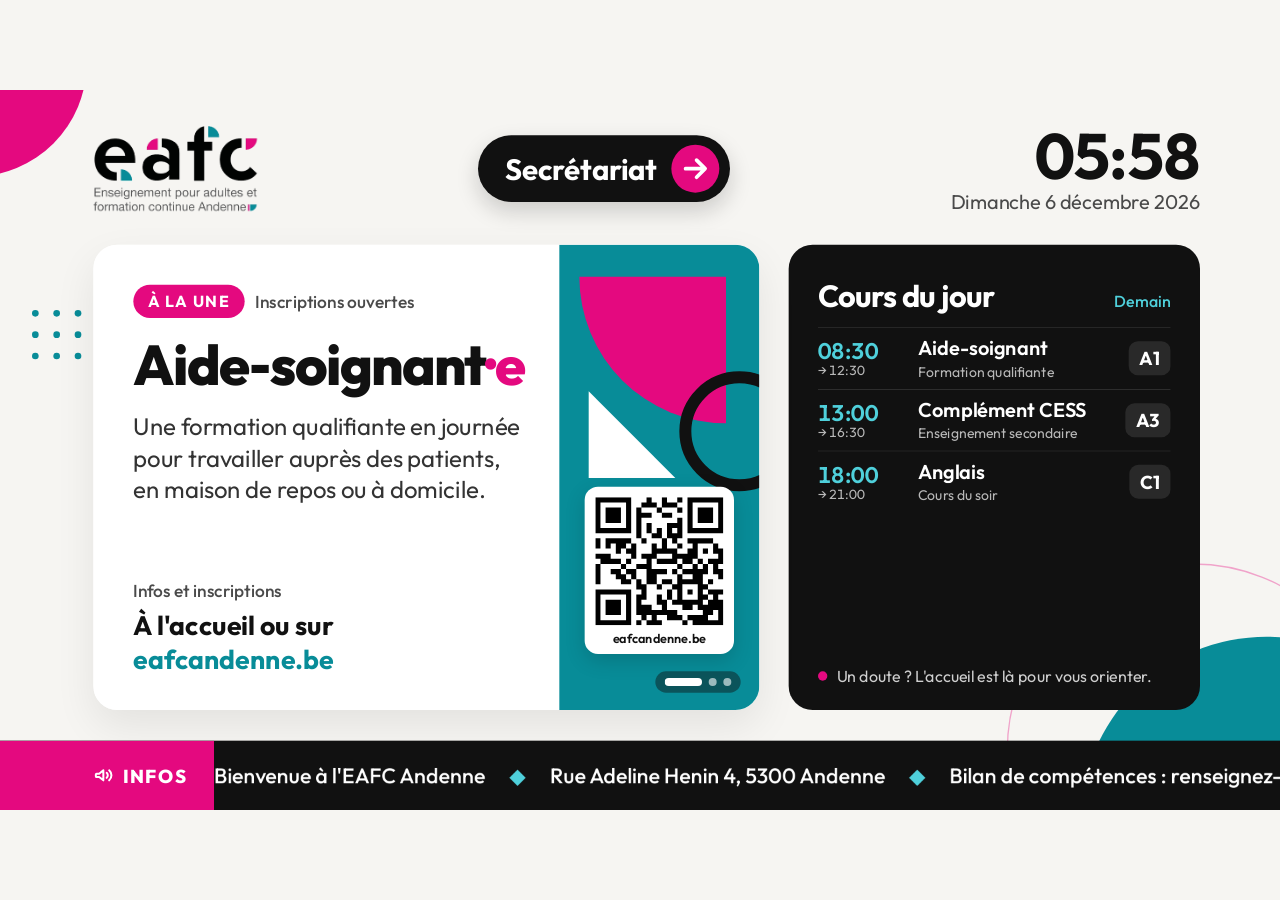
==== index.html @ 70865d88 "Add files via upload" ====
<!doctype html>
<html lang="fr">
<head>
<meta charset="utf-8">
<meta name="viewport" content="width=device-width, initial-scale=1">
<meta name="robots" content="noindex">
<title>EAFC Andenne – Affichage du hall</title>
<link rel="preconnect" href="https://fonts.googleapis.com">
<link rel="preconnect" href="https://fonts.gstatic.com" crossorigin>
<link rel="stylesheet" href="https://fonts.googleapis.com/css2?family=Outfit:wght@300;400;500;600;700;800&display=swap">
<link rel="stylesheet" href="css/tv.css">
</head>
<body>
<div id="stage">
  <div class="decor" aria-hidden="true">
    <i class="d-circle-mag"></i>
    <i class="d-circle-teal"></i>
    <i class="d-ring"></i>
    <div class="d-dots"><i></i><i></i><i></i><i></i><i></i><i></i><i></i><i></i><i></i></div>
  </div>

  <header class="top">
    <img id="logo" src="assets/logo.png" alt="EAFC Andenne – Enseignement pour adultes et formation continue">
    <div id="signs" class="signs" aria-label="Orientation"></div>
    <div class="clock">
      <div id="clock-time" class="clock-time">--:--</div>
      <div id="clock-date" class="clock-date"></div>
    </div>
  </header>

  <main id="main">
    <section id="featured" aria-label="À la une">
      <div id="slides"></div>
      <div id="dots" aria-hidden="true"></div>
    </section>
    <section id="schedule" aria-labelledby="sched-title">
      <div class="sched-head">
        <h2 id="sched-title">Cours du jour</h2>
        <span id="sched-meta" class="sched-meta"></span>
      </div>
      <div id="sched-list" class="sched-list"></div>
      <div class="sched-foot" id="sched-foot"><i aria-hidden="true"></i><span id="sched-foot-text"></span></div>
    </section>
  </main>

  <footer id="ticker">
    <div class="t-label">
      <svg aria-hidden="true" width="30" height="30" viewBox="0 0 24 24" fill="none" stroke="#fff" stroke-width="2.4" stroke-linecap="round" stroke-linejoin="round"><path d="M3 11v2a1 1 0 0 0 1 1h3l5 4V6L7 10H4a1 1 0 0 0-1 1z"/><path d="M16 9a4 4 0 0 1 0 6"/><path d="M19 6a8 8 0 0 1 0 12"/></svg>
      <span id="ticker-label">INFOS</span>
    </div>
    <div class="t-window"><div id="ticker-track" class="t-track"></div></div>
  </footer>
</div>
<script src="js/qrcode.js"></script>
<script src="js/tv.js"></script>
</body>
</html>
---- css/tv.css ----
/* EAFC Andenne – écran du hall (canevas fixe 1920x1080, mis à l'échelle) */
*{box-sizing:border-box}
html,body{margin:0;height:100%;overflow:hidden;background:#F6F5F2}
body{font-family:'Outfit',system-ui,-apple-system,'Segoe UI',sans-serif;cursor:none}
body.preview{cursor:default}
body.dark{background:#121212}

#stage{
  --magenta:#E4097F;--teal:#088C98;--cyan:#4FD0DB;
  --bg:#F6F5F2;--ink:#111111;--muted:#4A4A4A;--muted-strong:#333333;--teal-ink:#088C98;
  --card:#FFFFFF;--card-shadow:0 24px 60px rgba(17,17,17,.08);
  --sched:#111111;--sched-ink:#FFFFFF;--sched-muted:#B8B8B8;--sched-line:rgba(255,255,255,.16);
  position:absolute;left:50%;top:50%;width:1920px;height:1080px;
  transform:translate(-50%,-50%);transform-origin:center center;
  overflow:hidden;background:var(--bg);color:var(--ink);
}
#stage.theme-dark{
  --bg:#121212;--ink:#FFFFFF;--muted:#C4C4C4;--muted-strong:#E2E2E2;--teal-ink:#4FD0DB;
  --card:#1E1E1E;--card-shadow:0 24px 60px rgba(0,0,0,.45);
  --sched:#000000;--sched-line:rgba(255,255,255,.14);
}

/* Décor */
.decor i{position:absolute;display:block}
.d-circle-mag{left:-210px;top:-210px;width:340px;height:340px;border-radius:50%;background:var(--magenta)}
.d-circle-teal{right:-260px;bottom:-300px;width:560px;height:560px;border-radius:50%;background:var(--teal)}
.d-ring{right:-150px;bottom:-190px;width:560px;height:560px;border-radius:50%;border:2px solid var(--magenta);opacity:.35}
.d-dots{position:absolute;left:48px;top:330px;display:grid;grid-template-columns:repeat(3,10px);gap:22px}
.d-dots i{position:static;width:10px;height:10px;border-radius:50%;background:var(--teal)}

/* En-tête */
.top{position:absolute;left:140px;right:120px;top:48px;height:140px;display:flex;align-items:center;justify-content:space-between}
#logo{height:128px;width:auto;display:block;flex:none}
/* Panneau d'orientation (ex. « Secrétariat → ») */
.signs{flex:1 1 auto;display:flex;justify-content:center;align-items:center;gap:28px;padding:0 40px;min-width:0}
.sign{display:flex;align-items:center;gap:22px;background:#111;color:#fff;border-radius:999px;padding:14px 16px 14px 40px;font-size:44px;font-weight:700;letter-spacing:-.5px;white-space:nowrap;box-shadow:0 14px 34px rgba(17,17,17,.18)}
.sign.arrow-first{flex-direction:row-reverse;padding:14px 40px 14px 16px}
.sign-arrow{width:72px;height:72px;border-radius:50%;background:var(--magenta);display:flex;align-items:center;justify-content:center;flex:none}
.sign-arrow svg{width:44px;height:44px;display:block}
.sign-arrow .nudge{animation:nudge 1.6s ease-in-out infinite}
@keyframes nudge{0%,100%{transform:translateX(0)}50%{transform:translateX(7px)}}
#stage.theme-dark .sign{background:#fff;color:#111}
.signs.many .sign{font-size:34px;padding:10px 12px 10px 30px}
.signs.many .sign.arrow-first{padding:10px 30px 10px 12px}
.signs.many .sign-arrow{width:58px;height:58px}
.signs.many .sign-arrow svg{width:34px;height:34px}
.clock{flex:none;display:flex;flex-direction:column;align-items:flex-end;gap:2px}
.clock-time{font-size:96px;font-weight:700;line-height:1;letter-spacing:-2px;font-variant-numeric:tabular-nums}
.clock-date{font-size:30px;color:var(--muted)}

/* Zone principale */
#main{position:absolute;left:140px;right:120px;top:232px;bottom:150px;display:grid;
  grid-template-columns:minmax(0,1.62fr) minmax(0,1fr);column-gap:44px;
  transition:grid-template-columns .9s ease,column-gap .9s ease,bottom .6s ease}
#main.wide{grid-template-columns:minmax(0,1fr) minmax(0,0fr);column-gap:0}
#stage.no-ticker #main{bottom:64px}
#stage.no-ticker #ticker{display:none}

/* À la une */
#featured{position:relative;border-radius:36px;overflow:hidden;background:var(--card);box-shadow:var(--card-shadow);min-width:0}
#slides{position:absolute;inset:0}
.slide{position:absolute;inset:0;display:flex;opacity:0;transform:translateX(40px);
  transition:opacity .9s ease,transform .9s ease;pointer-events:none;background:var(--card)}
.slide.active{opacity:1;transform:none}

.color-teal   {--panel:#088C98;--shape1:#E4097F;--shape2:#FFFFFF;--ring:#111111;--tag:#E4097F;--hl:#E4097F;--ann-hl:#111111}
.color-magenta{--panel:#E4097F;--shape1:#088C98;--shape2:#FFFFFF;--ring:#111111;--tag:#088C98;--hl:#088C98;--ann-hl:#111111}
.color-dark   {--panel:#111111;--shape1:#E4097F;--shape2:#088C98;--ring:#FFFFFF;--tag:#E4097F;--hl:#E4097F;--ann-hl:#FF5AAE}

.s-body{flex:1 1 auto;min-width:0;padding:60px 52px 52px 60px;display:flex;flex-direction:column;gap:28px;overflow:hidden}
.s-tagrow{display:flex;align-items:center;gap:16px;flex:none;flex-wrap:wrap}
.s-tag{background:var(--tag);color:#fff;font-size:24px;font-weight:700;letter-spacing:2px;padding:10px 22px;border-radius:999px;text-transform:uppercase}
.s-kicker{font-size:26px;font-weight:500;color:var(--muted)}
.s-title{margin:0;font-size:104px;font-weight:800;line-height:1;letter-spacing:-.03em;flex:none;overflow-wrap:normal}
.hl{font-style:normal;color:var(--hl)}
.s-text{margin:0;font-size:36px;line-height:1.3;color:var(--muted-strong);max-width:820px;flex:none}
.s-foot{margin-top:auto;display:flex;flex-direction:column;gap:10px;flex:none}
.layout-announce .s-foot{padding-right:140px}
.s-foot-label{font-size:26px;font-weight:500;color:var(--muted)}
.s-foot-text{font-size:40px;font-weight:700}
.s-foot-text .hl{color:var(--teal-ink)}

/* Classique : panneau coloré + formes */
.s-side{flex:0 0 300px;background:var(--panel);position:relative;overflow:hidden;display:flex;align-items:flex-end;justify-content:center;padding-bottom:84px}
.sh{position:absolute;display:block}
.sh-quarter{left:30px;top:48px;width:220px;height:220px;background:var(--shape1);border-radius:0 0 0 220px}
.sh-tri{left:44px;top:220px;width:0;height:0;border-left:130px solid var(--shape2);border-top:130px solid transparent}
.sh-ring{right:-60px;top:190px;width:180px;height:180px;border-radius:50%;border:18px solid var(--ring)}
.s-side:not(.has-qr) .sh-tri{top:330px;border-left-width:170px;border-top-width:170px}
.s-side:not(.has-qr) .sh-ring{top:420px}

.s-qr{position:relative;z-index:2;background:#fff;border-radius:20px;padding:16px 16px 12px;display:flex;flex-direction:column;align-items:center;gap:8px;width:224px;box-shadow:0 10px 30px rgba(0,0,0,.15)}
.s-qr svg{width:192px;height:192px;display:block}
.s-qr span{font-size:19px;font-weight:600;color:#111;text-align:center;line-height:1.2}

/* Image à droite */
.s-media{flex:0 0 40%;position:relative;background:#ddd;overflow:hidden}
.s-media img{position:absolute;inset:0;width:100%;height:100%;object-fit:cover}
.layout-image .s-qr,.layout-poster .s-qr{position:absolute;right:32px;bottom:88px}
.s-empty{position:absolute;inset:0;display:flex;align-items:center;justify-content:center;font-size:30px;color:#777;
  background:repeating-linear-gradient(45deg,#ececec 0 20px,#e2e2e2 20px 40px)}

/* Affiche (image entière) */
.layout-poster{background:#111}
.s-poster-bg{position:absolute;inset:-60px;background-size:cover;background-position:center;filter:blur(40px) brightness(.55)}
.s-poster-img{position:relative;width:100%;height:100%;object-fit:contain;display:block}
.layout-poster.fit-cover .s-poster-img{object-fit:cover}

/* Annonce (fond coloré) */
.layout-announce{background:var(--panel);color:#fff;align-items:center;overflow:hidden}
.layout-announce::before{content:"";position:absolute;right:-180px;top:-180px;width:520px;height:520px;border-radius:50%;border:60px solid rgba(255,255,255,.12)}
.layout-announce::after{content:"";position:absolute;left:-120px;bottom:-160px;width:360px;height:360px;border-radius:50%;background:rgba(255,255,255,.08)}
.layout-announce .s-body{justify-content:center;padding:72px 80px;position:relative;z-index:1}
.layout-announce .s-title{font-size:124px}
.layout-announce .s-tag{background:#fff;color:#111}
.layout-announce .s-kicker,.layout-announce .s-foot-label{color:rgba(255,255,255,.92)}
.layout-announce .s-text{color:#fff}
.layout-announce .hl,.layout-announce .s-foot-text .hl{color:var(--ann-hl)}
.layout-announce .s-foot{margin-top:20px}
.layout-announce .s-qr{margin-right:80px;flex:none;align-self:center}

/* Points de progression */
#dots{position:absolute;right:28px;bottom:26px;display:flex;gap:10px;padding:10px 14px;border-radius:999px;background:rgba(17,17,17,.45);z-index:5}
#dots:empty{display:none}
.dot{width:12px;height:12px;border-radius:6px;background:rgba(255,255,255,.6);overflow:hidden;transition:width .4s ease}
.dot.on{width:56px;background:rgba(255,255,255,.3)}
.dot .fill{display:block;height:100%;width:0;background:#fff}

/* Cours du jour */
#schedule{background:var(--sched);color:var(--sched-ink);border-radius:36px;padding:48px 44px 36px;display:flex;flex-direction:column;min-width:0;overflow:hidden;transition:opacity .6s ease}
#main.wide #schedule{opacity:0}
.sched-head{display:flex;align-items:baseline;justify-content:space-between;gap:16px;margin-bottom:18px;flex:none}
.sched-head h2{margin:0;font-size:46px;font-weight:700;letter-spacing:-1px;white-space:nowrap;overflow:hidden;text-overflow:ellipsis}
.sched-meta{font-size:24px;font-weight:500;color:var(--cyan);white-space:nowrap}
.sched-list{display:flex;flex-direction:column;flex:1 1 auto;min-height:0;overflow:hidden;transition:opacity .4s ease}
.sched-list.fading{opacity:0}
.row{display:grid;grid-template-columns:132px minmax(0,1fr) auto;align-items:center;gap:18px;padding:14px 0;border-top:1px solid var(--sched-line)}
.r-time{display:flex;flex-direction:column;font-size:34px;font-weight:600;color:var(--cyan);font-variant-numeric:tabular-nums;line-height:1.05}
.r-end{font-size:20px;font-weight:400;color:var(--sched-muted)}
.r-info{display:flex;flex-direction:column;gap:4px;min-width:0}
.r-name{font-size:30px;font-weight:600;line-height:1.12;overflow:hidden;display:-webkit-box;-webkit-line-clamp:2;-webkit-box-orient:vertical}
.r-kind{font-size:21px;color:var(--sched-muted);white-space:nowrap;overflow:hidden;text-overflow:ellipsis}
.r-room{font-size:28px;font-weight:700;background:rgba(255,255,255,.1);padding:8px 16px;border-radius:14px;white-space:nowrap;max-width:200px;overflow:hidden;text-overflow:ellipsis}
.row.now{background:linear-gradient(90deg,rgba(8,140,152,.28),rgba(8,140,152,0));margin:0 -20px;padding-left:20px;padding-right:20px;border-radius:16px;border-top-color:transparent}
.row.now + .row{border-top-color:transparent}
.badge{display:inline-block;font-size:17px;font-weight:700;letter-spacing:1px;text-transform:uppercase;padding:3px 10px;border-radius:8px;margin-right:10px;vertical-align:3px}
.b-now{background:var(--teal);color:#fff}
.b-cancel{background:var(--magenta);color:#fff}
.b-change{background:#fff;color:#111}
.row.cancelled .r-name,.row.cancelled .r-time{text-decoration:line-through;opacity:.55}
.sched-empty{font-size:30px;line-height:1.35;color:var(--sched-muted);padding:36px 0;border-top:1px solid var(--sched-line)}
.sched-foot{margin-top:auto;display:flex;align-items:center;gap:14px;font-size:24px;color:#CFCFCF;padding-top:16px;flex:none}
.sched-foot i{width:14px;height:14px;border-radius:50%;background:var(--magenta);flex:none}
.sched-foot.empty{display:none}

/* Bandeau défilant */
#ticker{position:absolute;left:0;right:0;bottom:0;height:104px;display:flex;align-items:stretch;background:#111;color:#fff;overflow:hidden}
.t-label{flex:0 0 auto;display:flex;align-items:center;gap:14px;padding:0 40px 0 140px;background:var(--magenta);font-size:28px;font-weight:800;letter-spacing:2px;text-transform:uppercase;position:relative;z-index:1}
.t-window{flex:1 1 auto;overflow:hidden;display:flex;align-items:center;min-width:0}
.t-track{display:flex;white-space:nowrap;font-size:32px;font-weight:500;will-change:transform;animation:ticker 40s linear infinite}
.t-chunk{display:flex;align-items:center;flex:none}
.t-sep{color:var(--cyan);padding:0 36px}
.t-item .hl{color:var(--cyan)}
@keyframes ticker{from{transform:translateX(0)}to{transform:translateX(-50%)}}
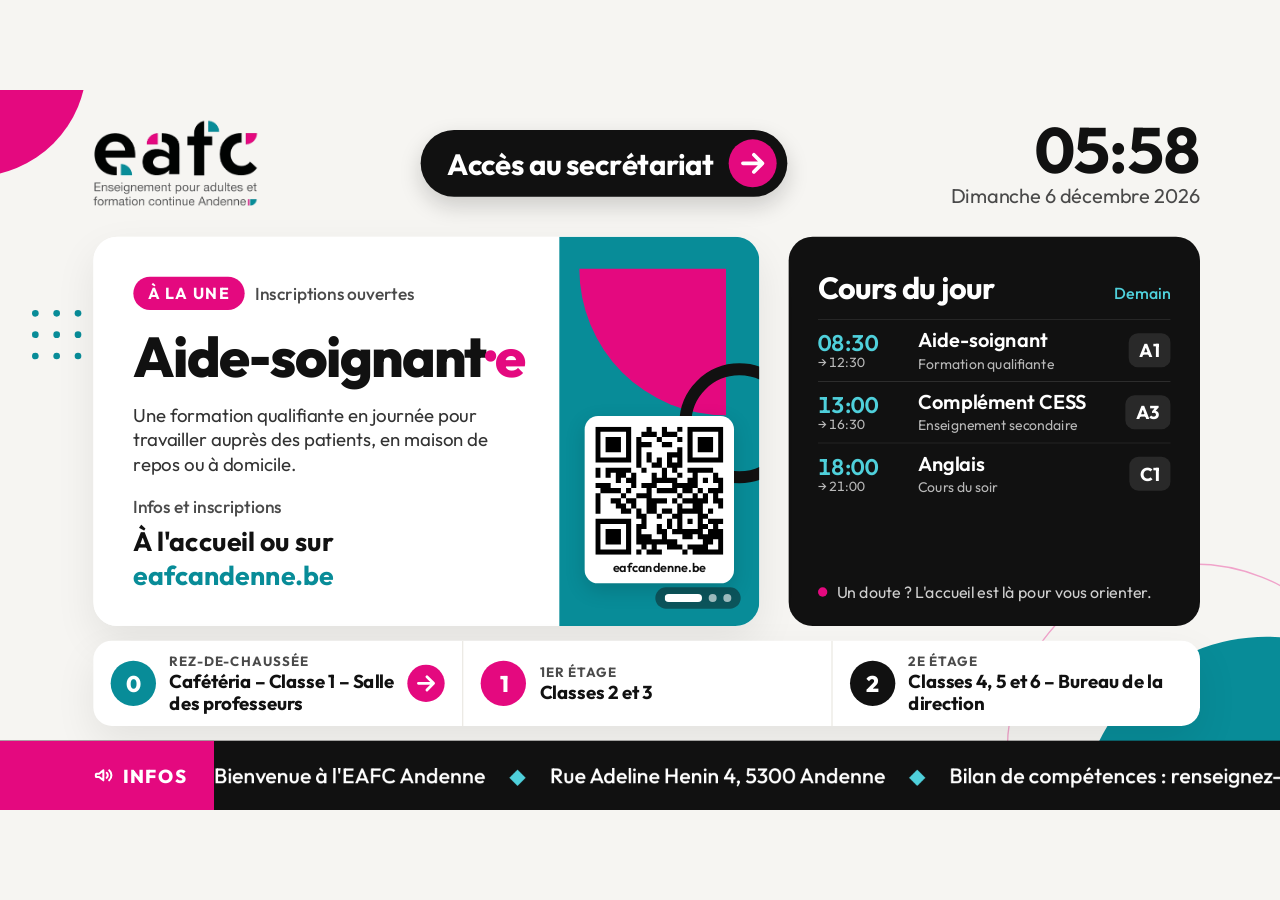
==== commit 6b70df69: "Add files via upload" ====
--- a/index.html
+++ b/index.html
@@ -43,6 +43,8 @@
     </section>
   </main>
 
+  <section id="floors" class="floors" aria-label="Plan des étages"></section>
+
   <footer id="ticker">
     <div class="t-label">
       <svg aria-hidden="true" width="30" height="30" viewBox="0 0 24 24" fill="none" stroke="#fff" stroke-width="2.4" stroke-linecap="round" stroke-linejoin="round"><path d="M3 11v2a1 1 0 0 0 1 1h3l5 4V6L7 10H4a1 1 0 0 0-1 1z"/><path d="M16 9a4 4 0 0 1 0 6"/><path d="M19 6a8 8 0 0 1 0 12"/></svg>
--- a/css/tv.css
+++ b/css/tv.css
@@ -8,7 +8,7 @@
 #stage{
   --magenta:#E4097F;--teal:#088C98;--cyan:#4FD0DB;
   --bg:#F6F5F2;--ink:#111111;--muted:#4A4A4A;--muted-strong:#333333;--teal-ink:#088C98;
-  --card:#FFFFFF;--card-shadow:0 24px 60px rgba(17,17,17,.08);
+  --card:#FFFFFF;--card-shadow:0 24px 60px rgba(17,17,17,.08);--line-soft:#ECEAE5;
   --sched:#111111;--sched-ink:#FFFFFF;--sched-muted:#B8B8B8;--sched-line:rgba(255,255,255,.16);
   position:absolute;left:50%;top:50%;width:1920px;height:1080px;
   transform:translate(-50%,-50%);transform-origin:center center;
@@ -16,7 +16,7 @@
 }
 #stage.theme-dark{
   --bg:#121212;--ink:#FFFFFF;--muted:#C4C4C4;--muted-strong:#E2E2E2;--teal-ink:#4FD0DB;
-  --card:#1E1E1E;--card-shadow:0 24px 60px rgba(0,0,0,.45);
+  --card:#1E1E1E;--card-shadow:0 24px 60px rgba(0,0,0,.45);--line-soft:#333;
   --sched:#000000;--sched-line:rgba(255,255,255,.14);
 }
 
@@ -29,7 +29,7 @@
 .d-dots i{position:static;width:10px;height:10px;border-radius:50%;background:var(--teal)}
 
 /* En-tête */
-.top{position:absolute;left:140px;right:120px;top:48px;height:140px;display:flex;align-items:center;justify-content:space-between}
+.top{position:absolute;left:140px;right:120px;top:40px;height:140px;display:flex;align-items:center;justify-content:space-between}
 #logo{height:128px;width:auto;display:block;flex:none}
 /* Panneau d'orientation (ex. « Secrétariat → ») */
 .signs{flex:1 1 auto;display:flex;justify-content:center;align-items:center;gap:28px;padding:0 40px;min-width:0}
@@ -49,11 +49,31 @@
 .clock-date{font-size:30px;color:var(--muted)}
 
 /* Zone principale */
-#main{position:absolute;left:140px;right:120px;top:232px;bottom:150px;display:grid;
+#main{position:absolute;left:140px;right:120px;top:220px;bottom:150px;display:grid;
   grid-template-columns:minmax(0,1.62fr) minmax(0,1fr);column-gap:44px;
   transition:grid-template-columns .9s ease,column-gap .9s ease,bottom .6s ease}
 #main.wide{grid-template-columns:minmax(0,1fr) minmax(0,0fr);column-gap:0}
 #stage.no-ticker #main{bottom:64px}
+#stage.has-floors #main{bottom:276px}
+#stage.has-floors.no-ticker #main{bottom:190px}
+
+/* Plan des étages */
+.floors{position:absolute;left:140px;right:120px;bottom:126px;height:128px;display:none;
+  grid-template-columns:repeat(var(--n,3),minmax(0,1fr));background:var(--card);border-radius:28px;box-shadow:var(--card-shadow);overflow:hidden}
+#stage.has-floors .floors{display:grid}
+#stage.has-floors.no-ticker .floors{bottom:40px}
+.floor{display:flex;align-items:center;gap:20px;padding:16px 26px;min-width:0;position:relative}
+.floor + .floor{border-left:2px solid var(--line-soft)}
+.floor-badge{flex:none;width:68px;height:68px;border-radius:50%;background:var(--teal);color:#fff;display:flex;align-items:center;justify-content:center;font-size:34px;font-weight:800;letter-spacing:-1px}
+.floor:nth-child(2) .floor-badge{background:var(--magenta)}
+.floor:nth-child(3) .floor-badge{background:#111}
+#stage.theme-dark .floor:nth-child(3) .floor-badge{background:#fff;color:#111}
+.floor-txt{display:flex;flex-direction:column;gap:2px;min-width:0;flex:1}
+.floor-name{font-size:20px;font-weight:700;letter-spacing:1.5px;text-transform:uppercase;color:var(--muted)}
+.floor-rooms{font-size:28px;font-weight:700;line-height:1.15;color:var(--ink);overflow:hidden;display:-webkit-box;-webkit-line-clamp:2;-webkit-box-orient:vertical}
+.floor-arrow{flex:none;width:56px;height:56px;border-radius:50%;background:var(--magenta);display:flex;align-items:center;justify-content:center}
+.floor-arrow svg{width:34px;height:34px;display:block}
+.floor-arrow .nudge{animation:nudge 1.6s ease-in-out infinite}
 #stage.no-ticker #ticker{display:none}
 
 /* À la une */
@@ -86,8 +106,10 @@
 .sh-quarter{left:30px;top:48px;width:220px;height:220px;background:var(--shape1);border-radius:0 0 0 220px}
 .sh-tri{left:44px;top:220px;width:0;height:0;border-left:130px solid var(--shape2);border-top:130px solid transparent}
 .sh-ring{right:-60px;top:190px;width:180px;height:180px;border-radius:50%;border:18px solid var(--ring)}
-.s-side:not(.has-qr) .sh-tri{top:330px;border-left-width:170px;border-top-width:170px}
-.s-side:not(.has-qr) .sh-ring{top:420px}
+.s-side.has-qr .sh-tri{display:none}
+.s-side.has-qr{padding-bottom:64px}
+.s-side:not(.has-qr) .sh-tri{top:300px;border-left-width:170px;border-top-width:170px}
+.s-side:not(.has-qr) .sh-ring{top:360px}
 
 .s-qr{position:relative;z-index:2;background:#fff;border-radius:20px;padding:16px 16px 12px;display:flex;flex-direction:column;align-items:center;gap:8px;width:224px;box-shadow:0 10px 30px rgba(0,0,0,.15)}
 .s-qr svg{width:192px;height:192px;display:block}
